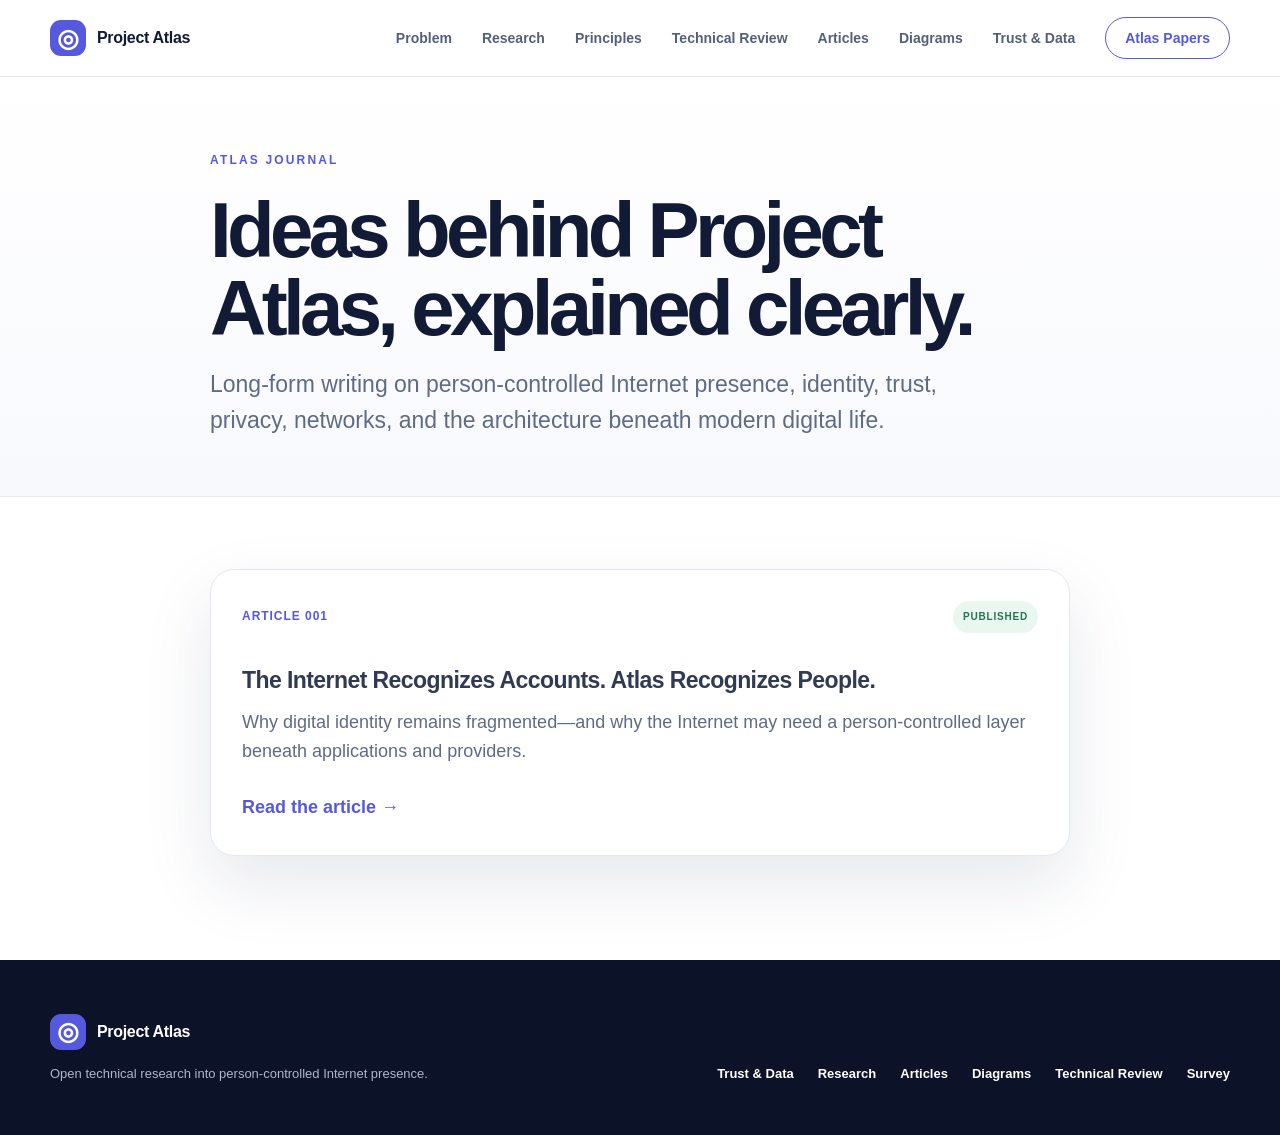
==== articles/index.html @ 2dc98c0e "Initial public site: Project Atlas research + trust disclosure" ====
<!doctype html><html lang="en"><head><meta charset="utf-8"><meta name="viewport" content="width=device-width,initial-scale=1"><meta name="description" content="Articles from the Project Atlas open research initiative."><title>Atlas Journal — Project Atlas</title><link rel="stylesheet" href="../style.css"></head><body><header class="site-header"><div class="container nav-wrap"><a class="brand" href="../"><span class="brand-mark">◎</span><span>Project Atlas</span></a><button class="menu-toggle" aria-expanded="false" aria-controls="site-nav">Menu</button><nav id="site-nav" class="site-nav"><a href="../#problem">Problem</a><a href="../#research">Research</a><a href="../#principles">Principles</a><a href="../#review">Technical Review</a><a href="../articles/">Articles</a><a href="../diagrams/">Diagrams</a><a href="../trust.html">Trust &amp; Data</a><a class="nav-button" href="../research/">Atlas Papers</a></nav></div></header><main><section class="article-hero"><div class="article-shell"><p class="eyebrow">Atlas Journal</p><h1 class="article-title">Ideas behind Project Atlas, explained clearly.</h1><p class="article-deck">Long-form writing on person-controlled Internet presence, identity, trust, privacy, networks, and the architecture beneath modern digital life.</p></div></section><section class="article-body"><div class="article-shell"><div class="article-list"><article class="publication featured"><div class="status-row"><span class="paper-number">Article 001</span><span class="status published">Published</span></div><h3>The Internet Recognizes Accounts. Atlas Recognizes People.</h3><p>Why digital identity remains fragmented—and why the Internet may need a person-controlled layer beneath applications and providers.</p><a class="card-link" href="the-internet-recognizes-accounts.html">Read the article →</a></article></div></div></section></main><footer class="site-footer"><div class="container footer-grid"><div><a class="brand footer-brand" href="../"><span class="brand-mark">◎</span><span>Project Atlas</span></a><p>Open technical research into person-controlled Internet presence.</p></div><div class="footer-links"><a href="../trust.html">Trust &amp; Data</a><a href="../research/">Research</a><a href="../articles/">Articles</a><a href="../diagrams/">Diagrams</a><a href="../review.html">Technical Review</a><a href="../survey-setup.html">Survey</a></div></div></footer><script src="../assets/js/site.js"></script></body></html>
---- style.css ----
:root {
  --ink: #121b35;
  --muted: #5f6b85;
  --line: #e4e8f2;
  --surface: #f6f7fb;
  --white: #ffffff;
  --accent: #5659dd;
  --accent-dark: #4548c4;
  --accent-soft: #eef0ff;
  --dark: #111831;
  --max: 1180px;
  --radius: 24px;
  --shadow: 0 28px 70px rgba(34, 42, 91, 0.11);
}

* {
  box-sizing: border-box;
}

html {
  scroll-behavior: smooth;
}

body {
  margin: 0;
  color: var(--ink);
  background: var(--surface);
  font-family: Inter, ui-sans-serif, -apple-system, BlinkMacSystemFont, "Segoe UI",
    Helvetica, Arial, sans-serif;
  -webkit-font-smoothing: antialiased;
}

a {
  color: inherit;
  text-decoration: none;
}

.container {
  width: min(calc(100% - 40px), var(--max));
  margin: 0 auto;
}

.site-header {
  position: sticky;
  top: 0;
  z-index: 50;
  background: rgba(255, 255, 255, 0.92);
  border-bottom: 1px solid var(--line);
  backdrop-filter: blur(16px);
}

.nav-wrap {
  min-height: 76px;
  display: flex;
  align-items: center;
  justify-content: space-between;
  gap: 24px;
}

.brand {
  display: inline-flex;
  align-items: center;
  gap: 11px;
  font-weight: 800;
  letter-spacing: -0.02em;
}

.brand-mark {
  width: 36px;
  height: 36px;
  display: grid;
  place-items: center;
  color: var(--white);
  background: var(--accent);
  border-radius: 11px;
  font-size: 25px;
  line-height: 1;
}

.site-nav {
  display: flex;
  align-items: center;
  gap: 30px;
  color: #53607a;
  font-size: 14px;
  font-weight: 700;
}

.site-nav a:hover,
.footer-links a:hover,
.text-link:hover,
.card-link:hover {
  color: var(--accent);
}

.nav-button {
  padding: 12px 19px;
  color: var(--accent) !important;
  border: 1px solid var(--accent);
  border-radius: 999px;
}

.menu-toggle {
  display: none;
}

.hero {
  position: relative;
  overflow: hidden;
  padding: 92px 0 98px;
  background:
    radial-gradient(circle at 82% 25%, rgba(86, 89, 221, 0.12), transparent 31%),
    linear-gradient(180deg, #fff 0%, #f8f9fd 100%);
}

.hero::after {
  content: "";
  position: absolute;
  width: 480px;
  height: 480px;
  right: -210px;
  bottom: -260px;
  border: 1px solid rgba(86, 89, 221, 0.18);
  border-radius: 50%;
}

.hero-grid {
  display: grid;
  grid-template-columns: 1.04fr 0.96fr;
  align-items: center;
  gap: 76px;
}

.eyebrow {
  margin: 0 0 24px;
  color: var(--accent);
  font-size: 12px;
  font-weight: 850;
  letter-spacing: 0.18em;
  text-transform: uppercase;
}

h1,
h2,
h3,
p {
  margin-top: 0;
}

h1 {
  max-width: 760px;
  margin-bottom: 24px;
  font-size: clamp(52px, 6.2vw, 88px);
  line-height: 0.99;
  letter-spacing: -0.065em;
}

h1 span {
  display: block;
  color: var(--accent);
}

h2 {
  margin-bottom: 22px;
  font-size: clamp(36px, 4vw, 56px);
  line-height: 1.04;
  letter-spacing: -0.045em;
}

h3 {
  margin-bottom: 13px;
  font-size: 23px;
  line-height: 1.18;
  letter-spacing: -0.025em;
}

.hero-intro {
  max-width: 710px;
  margin-bottom: 30px;
  color: var(--muted);
  font-size: 20px;
  line-height: 1.65;
}

.hero-actions,
.review-actions {
  display: flex;
  flex-wrap: wrap;
  gap: 13px;
}

.button {
  display: inline-flex;
  align-items: center;
  justify-content: center;
  min-height: 50px;
  padding: 0 22px;
  border: 1px solid transparent;
  border-radius: 999px;
  font-size: 14px;
  font-weight: 800;
  transition: transform 160ms ease, background 160ms ease;
}

.button:hover {
  transform: translateY(-2px);
}

.button-primary {
  color: var(--white);
  background: var(--accent);
}

.button-primary:hover {
  background: var(--accent-dark);
}

.button-secondary {
  color: var(--ink);
  background: var(--white);
  border-color: var(--line);
}

.microcopy {
  max-width: 690px;
  margin: 22px 0 0;
  color: #7a8499;
  font-size: 13px;
  line-height: 1.6;
}

.presence-card {
  position: relative;
  min-height: 490px;
  background: rgba(255, 255, 255, 0.84);
  border: 1px solid rgba(221, 225, 239, 0.95);
  border-radius: 30px;
  box-shadow: var(--shadow);
}

.orbit {
  position: absolute;
  inset: 50%;
  border: 1px solid rgba(86, 89, 221, 0.22);
  border-radius: 50%;
  transform: translate(-50%, -50%);
}

.orbit-outer {
  width: 78%;
  aspect-ratio: 1;
}

.orbit-inner {
  width: 49%;
  aspect-ratio: 1;
}

.presence-center {
  position: absolute;
  top: 50%;
  left: 50%;
  width: 120px;
  height: 120px;
  display: grid;
  place-items: center;
  color: var(--white);
  background: var(--accent);
  border: 17px solid var(--accent-soft);
  border-radius: 50%;
  transform: translate(-50%, -50%);
  font-size: 17px;
  font-weight: 900;
  text-transform: uppercase;
}

.node {
  position: absolute;
  padding: 9px 14px;
  color: #546079;
  background: var(--white);
  border: 1px solid #dce1ed;
  border-radius: 999px;
  box-shadow: 0 8px 20px rgba(30, 39, 79, 0.05);
  font-size: 12px;
  font-weight: 800;
  white-space: nowrap;
}

.node-bank {
  left: 5%;
  top: 10%;
}

.node-employer {
  right: -2%;
  top: 14%;
}

.node-network {
  right: -8%;
  top: 49%;
}

.node-government {
  right: 2%;
  bottom: 10%;
}

.node-platform {
  left: 0;
  bottom: 4%;
}

.diagram-caption {
  position: absolute;
  right: 36px;
  bottom: 25px;
  left: 36px;
  margin: 0;
  color: #7d869a;
  font-size: 12px;
  line-height: 1.5;
  text-align: center;
}

.section {
  padding: 104px 0;
}

.section-white {
  background: var(--white);
}

.split {
  display: grid;
  grid-template-columns: 0.9fr 1.1fr;
  gap: 100px;
}

.prose {
  color: var(--muted);
  font-size: 19px;
  line-height: 1.75;
}

.prose p:last-child {
  margin-bottom: 0;
}

.section-heading {
  display: flex;
  align-items: end;
  justify-content: space-between;
  gap: 30px;
  margin-bottom: 42px;
}

.section-heading h2,
.section-heading .eyebrow {
  margin-bottom: 0;
}

.text-link,
.card-link {
  color: var(--accent);
  font-weight: 800;
}

.publication-grid {
  display: grid;
  grid-template-columns: repeat(3, 1fr);
  gap: 20px;
}

.publication {
  padding: 31px;
  background: var(--white);
  border: 1px solid var(--line);
  border-radius: var(--radius);
}

.publication.featured {
  box-shadow: var(--shadow);
}

.publication p {
  color: var(--muted);
  line-height: 1.65;
}

.status-row {
  display: flex;
  justify-content: space-between;
  align-items: center;
  gap: 16px;
  margin-bottom: 34px;
}

.paper-number {
  color: var(--accent);
  font-size: 12px;
  font-weight: 850;
  letter-spacing: 0.08em;
  text-transform: uppercase;
}

.status {
  padding: 7px 10px;
  border-radius: 999px;
  font-size: 10px;
  font-weight: 850;
  letter-spacing: 0.08em;
  text-transform: uppercase;
}

.status.published {
  color: #267451;
  background: #e9f7f0;
}

.status.planned {
  color: #66718a;
  background: #eef0f5;
}

.section-dark {
  color: var(--white);
  background: var(--dark);
}

.section-heading.light .eyebrow {
  color: #a7a9ff;
}

.principle-grid {
  display: grid;
  grid-template-columns: repeat(4, 1fr);
  gap: 1px;
  overflow: hidden;
  border: 1px solid rgba(255, 255, 255, 0.11);
  border-radius: var(--radius);
  background: rgba(255, 255, 255, 0.11);
}

.principle-grid article {
  min-height: 278px;
  padding: 32px;
  background: var(--dark);
}

.principle-grid span {
  display: block;
  margin-bottom: 58px;
  color: #a7a9ff;
  font-size: 13px;
  font-weight: 850;
}

.principle-grid p {
  color: #aeb6cc;
  line-height: 1.65;
}

.section-review {
  background:
    radial-gradient(circle at 15% 65%, rgba(86, 89, 221, 0.13), transparent 27%),
    var(--white);
}

.review-grid {
  display: grid;
  grid-template-columns: 0.85fr 1.15fr;
  align-items: start;
  gap: 80px;
}

.review-lead {
  color: var(--accent);
  font-size: 24px;
  font-weight: 750;
}

.review-panel {
  padding: 38px;
  background: var(--surface);
  border: 1px solid var(--line);
  border-radius: var(--radius);
}

.review-panel > p {
  font-weight: 850;
}

.review-panel ul {
  margin: 0 0 30px;
  padding-left: 21px;
  color: var(--muted);
  line-height: 1.9;
}

.audience {
  padding-top: 60px;
  background: var(--white);
  border-top: 1px solid var(--line);
}

.audience-list {
  display: flex;
  flex-wrap: wrap;
  gap: 11px;
}

.audience-list span {
  padding: 11px 16px;
  color: #59657c;
  background: var(--surface);
  border: 1px solid var(--line);
  border-radius: 999px;
  font-size: 13px;
  font-weight: 750;
}

.site-footer {
  padding: 54px 0;
  color: #aeb6cc;
  background: #0c1227;
}

.footer-grid {
  display: flex;
  align-items: flex-end;
  justify-content: space-between;
  gap: 30px;
}

.footer-brand {
  color: var(--white);
}

.site-footer p {
  margin: 16px 0 0;
  font-size: 13px;
}

.footer-links {
  display: flex;
  gap: 24px;
  color: var(--white);
  font-size: 13px;
  font-weight: 750;
}

@media (max-width: 980px) {
  .hero-grid,
  .split,
  .review-grid {
    grid-template-columns: 1fr;
  }

  .hero-grid,
  .split,
  .review-grid {
    gap: 52px;
  }

  .presence-card {
    min-height: 440px;
  }

  .publication-grid {
    grid-template-columns: 1fr;
  }

  .principle-grid {
    grid-template-columns: 1fr 1fr;
  }
}

@media (max-width: 760px) {
  .container {
    width: min(calc(100% - 28px), var(--max));
  }

  .nav-wrap {
    min-height: 68px;
  }

  .menu-toggle {
    display: inline-flex;
    padding: 9px 13px;
    color: var(--ink);
    background: var(--white);
    border: 1px solid var(--line);
    border-radius: 10px;
    font: inherit;
    font-size: 13px;
    font-weight: 800;
  }

  .site-nav {
    position: absolute;
    top: 68px;
    right: 14px;
    left: 14px;
    display: none;
    align-items: stretch;
    padding: 18px;
    background: var(--white);
    border: 1px solid var(--line);
    border-radius: 18px;
    box-shadow: var(--shadow);
  }

  .site-nav.open {
    display: flex;
    flex-direction: column;
    gap: 8px;
  }

  .site-nav a {
    padding: 11px;
  }

  .hero {
    padding: 65px 0 74px;
  }

  h1 {
    font-size: clamp(47px, 15vw, 68px);
  }

  .hero-intro {
    font-size: 18px;
  }

  .presence-card {
    min-height: 390px;
  }

  .presence-center {
    width: 100px;
    height: 100px;
  }

  .node {
    padding: 7px 10px;
    font-size: 10px;
  }

  .section {
    padding: 76px 0;
  }

  .section-heading {
    align-items: flex-start;
    flex-direction: column;
  }

  .principle-grid {
    grid-template-columns: 1fr;
  }

  .principle-grid article {
    min-height: auto;
  }

  .principle-grid span {
    margin-bottom: 30px;
  }

  .footer-grid {
    align-items: flex-start;
    flex-direction: column;
  }
}


/* Atlas Paper and review pages */
.paper-hero {
  padding: 76px 0 58px;
  background: linear-gradient(180deg,#fff 0%,#f8f9fd 100%);
  border-bottom: 1px solid var(--line);
}
.paper-shell { width: min(calc(100% - 40px), 960px); margin: 0 auto; }
.paper-meta { display:flex; flex-wrap:wrap; gap:10px 20px; margin-bottom:24px; color:var(--muted); font-size:12px; font-weight:800; text-transform:uppercase; letter-spacing:.08em; }
.paper-title { max-width:900px; margin-bottom:20px; font-size:clamp(48px,7vw,78px); line-height:1; letter-spacing:-.06em; }
.paper-deck { max-width:760px; color:var(--muted); font-size:23px; line-height:1.55; }
.thesis-card { margin-top:42px; padding:28px 30px; background:var(--accent-soft); border:1px solid #dfe2ff; border-radius:20px; }
.thesis-label { display:block; margin-bottom:10px; color:var(--accent-dark); font-size:11px; font-weight:900; letter-spacing:.12em; text-transform:uppercase; }
.thesis-card p { margin:0; font-size:20px; line-height:1.6; font-weight:700; }
.paper-layout { width:min(calc(100% - 40px),1180px); margin:0 auto; display:grid; grid-template-columns:220px minmax(0,760px); gap:70px; justify-content:center; padding:72px 0 104px; }
.paper-toc { position:sticky; top:104px; align-self:start; display:grid; gap:10px; color:var(--muted); font-size:13px; line-height:1.4; }
.paper-toc strong { margin-bottom:8px; color:var(--ink); }
.paper-toc a:hover { color:var(--accent); }
.paper-body { color:#303a52; font-size:18px; line-height:1.82; }
.paper-body section { scroll-margin-top:100px; margin-bottom:78px; }
.paper-body h2 { margin-bottom:22px; color:var(--ink); font-size:42px; }
.paper-body h3 { margin-top:34px; color:var(--ink); }
.paper-body p { margin-bottom:24px; }
.paper-body ul,.paper-body ol { padding-left:24px; }
.paper-body li { margin-bottom:11px; }
.section-number { margin-bottom:10px !important; color:var(--accent); font-size:12px; font-weight:900; letter-spacing:.12em; }
.paper-body blockquote { margin:40px 0; padding:8px 0 8px 25px; border-left:4px solid var(--accent); color:var(--ink); font-size:25px; line-height:1.5; font-weight:750; }
.definition-grid,.principle-cards,.review-question-grid { display:grid; grid-template-columns:repeat(2,1fr); gap:16px; margin:32px 0; }
.definition-grid article,.principle-cards article,.review-question-grid article { padding:24px; background:var(--surface); border:1px solid var(--line); border-radius:18px; }
.definition-grid h3,.principle-cards h3,.review-question-grid h3 { margin-top:0; font-size:19px; }
.definition-grid p,.principle-cards p,.review-question-grid p { margin-bottom:0; color:var(--muted); font-size:15px; line-height:1.65; }
.review-question-grid span { color:var(--accent); font-size:12px; font-weight:900; }
.table-wrap { overflow-x:auto; margin:30px 0 14px; border:1px solid var(--line); border-radius:18px; }
.comparison-table { width:100%; min-width:760px; border-collapse:collapse; background:var(--white); font-size:14px; }
.comparison-table th,.comparison-table td { padding:15px 16px; border-bottom:1px solid var(--line); text-align:left; vertical-align:top; }
.comparison-table th { color:var(--ink); background:var(--surface); }
.comparison-table tr:last-child td { border-bottom:0; }
.table-note { color:var(--muted); font-size:13px; }
.question-list li { margin-bottom:18px; padding-left:8px; }
.review-cta { margin-top:36px; padding:30px; background:var(--surface); border:1px solid var(--line); border-radius:20px; }
.review-cta .button { margin:8px 8px 0 0; }
.paper-status { padding-top:30px; border-top:1px solid var(--line); color:var(--muted); font-size:13px; }
.review-template { overflow-x:auto; padding:24px; background:#111831; color:#edf0ff; border-radius:18px; font:14px/1.75 ui-monospace,SFMono-Regular,Menlo,Consolas,monospace; white-space:pre-wrap; }
@media (max-width:900px) {
  .paper-layout { grid-template-columns:1fr; gap:36px; }
  .paper-toc { position:static; padding:22px; background:var(--white); border:1px solid var(--line); border-radius:18px; }
}
@media (max-width:650px) {
  .paper-shell,.paper-layout { width:min(calc(100% - 28px),960px); }
  .definition-grid,.principle-cards,.review-question-grid { grid-template-columns:1fr; }
  .paper-body h2 { font-size:34px; }
  .paper-title { font-size:clamp(42px,13vw,60px); }
}

/* Atlas Journal and article pages */
.article-hero {
  padding: 76px 0 58px;
  background: linear-gradient(180deg, #ffffff 0%, #f8f9fd 100%);
  border-bottom: 1px solid var(--line);
}

.article-shell {
  width: min(calc(100% - 40px), 860px);
  margin: 0 auto;
}

.article-kicker {
  display: flex;
  flex-wrap: wrap;
  gap: 10px 20px;
  margin-bottom: 24px;
  color: var(--muted);
  font-size: 12px;
  font-weight: 800;
  letter-spacing: 0.08em;
  text-transform: uppercase;
}

.article-title {
  max-width: 900px;
  margin-bottom: 20px;
  font-size: clamp(48px, 7vw, 78px);
  line-height: 1;
  letter-spacing: -0.06em;
}

.article-deck {
  max-width: 760px;
  margin-bottom: 0;
  color: var(--muted);
  font-size: 23px;
  line-height: 1.55;
}

.article-body {
  padding: 72px 0 104px;
  background: var(--white);
  color: #303a52;
  font-size: 18px;
  line-height: 1.82;
}

.article-body p {
  margin-bottom: 24px;
}

.article-body h2 {
  margin-top: 58px;
  margin-bottom: 22px;
  color: var(--ink);
  font-size: 42px;
}

.article-body blockquote {
  margin: 40px 0;
  padding: 8px 0 8px 25px;
  border-left: 4px solid var(--accent);
  color: var(--ink);
  font-size: 25px;
  font-weight: 750;
  line-height: 1.5;
}

.article-list {
  display: grid;
  gap: 20px;
}

.article-list .publication {
  width: 100%;
}

.callout,
.article-next {
  margin: 38px 0;
  padding: 28px 30px;
  background: var(--accent-soft);
  border: 1px solid #dfe2ff;
  border-radius: 20px;
}

.callout strong {
  display: block;
  margin-bottom: 10px;
  color: var(--accent-dark);
}

.article-next {
  margin-top: 60px;
  background: var(--surface);
  border-color: var(--line);
}

.article-next h3 {
  font-size: 28px;
}

.article-next p {
  color: var(--muted);
}

@media (max-width: 650px) {
  .article-shell {
    width: min(calc(100% - 28px), 860px);
  }

  .article-title {
    font-size: clamp(42px, 13vw, 60px);
  }

  .article-deck {
    font-size: 20px;
  }

  .article-body {
    padding: 56px 0 78px;
  }

  .article-body h2 {
    font-size: 34px;
  }
}


/* Atlas diagram library and embedded technical drawings */
.diagram-library { padding: 72px 0 104px; background: var(--surface); }
.diagram-grid { display: grid; gap: 28px; }
.diagram-card { padding: 30px; background: var(--white); border: 1px solid var(--line); border-radius: var(--radius); box-shadow: 0 14px 38px rgba(34,42,91,.06); }
.diagram-card-head { display:flex; align-items:flex-start; justify-content:space-between; gap:24px; margin-bottom:22px; }
.diagram-card-head h2 { margin: 6px 0 0; font-size: clamp(27px,3vw,38px); }
.diagram-card > p { color:var(--muted); font-size:16px; line-height:1.65; }
.diagram-preview { display:block; overflow:hidden; margin-bottom:22px; background:#fff; border:1px solid var(--line); border-radius:18px; }
.diagram-preview img { display:block; width:100%; height:auto; }
.technical-figure { margin: 38px 0 54px; }
.technical-figure img { display:block; width:100%; height:auto; background:#fff; border:1px solid var(--line); border-radius:18px; }
.technical-figure figcaption { padding:14px 4px 0; color:var(--muted); font-size:14px; line-height:1.55; }
.figure-actions { display:flex; flex-wrap:wrap; gap:10px; margin-top:14px; }
@media (max-width:650px) { .diagram-card { padding:20px; } .diagram-card-head { flex-direction:column; } }
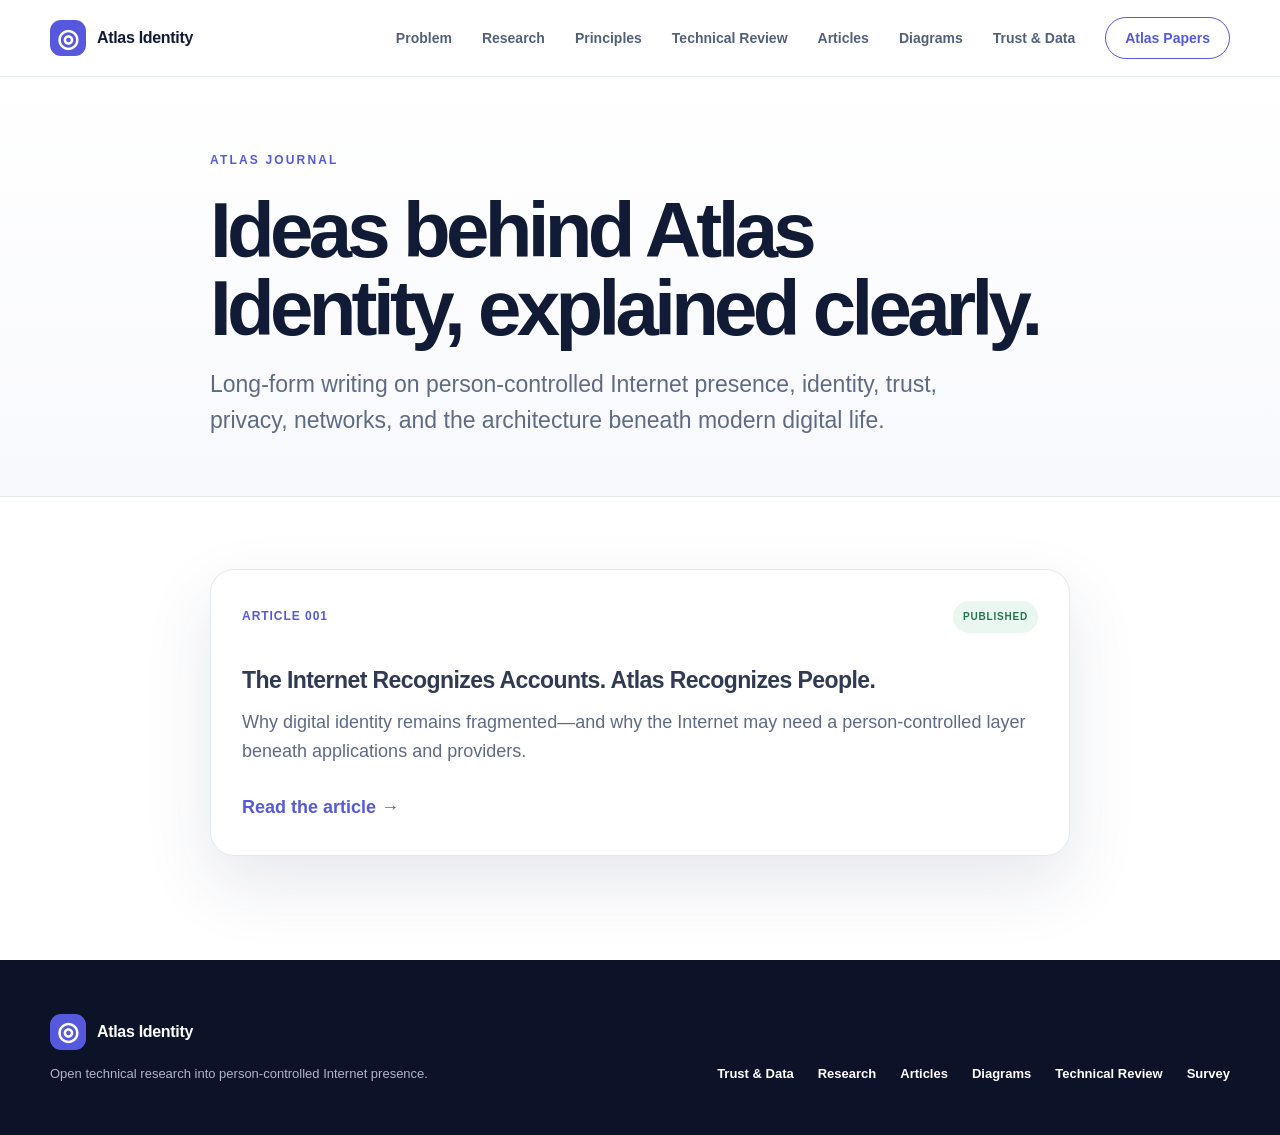
==== commit ec7be829: "Rebrand to Atlas Identity; link homepage to trust/data disclosure" ====
--- a/articles/index.html
+++ b/articles/index.html
@@ -1 +1 @@
-<!doctype html><html lang="en"><head><meta charset="utf-8"><meta name="viewport" content="width=device-width,initial-scale=1"><meta name="description" content="Articles from the Project Atlas open research initiative."><title>Atlas Journal — Project Atlas</title><link rel="stylesheet" href="../style.css"></head><body><header class="site-header"><div class="container nav-wrap"><a class="brand" href="../"><span class="brand-mark">◎</span><span>Project Atlas</span></a><button class="menu-toggle" aria-expanded="false" aria-controls="site-nav">Menu</button><nav id="site-nav" class="site-nav"><a href="../#problem">Problem</a><a href="../#research">Research</a><a href="../#principles">Principles</a><a href="../#review">Technical Review</a><a href="../articles/">Articles</a><a href="../diagrams/">Diagrams</a><a href="../trust.html">Trust &amp; Data</a><a class="nav-button" href="../research/">Atlas Papers</a></nav></div></header><main><section class="article-hero"><div class="article-shell"><p class="eyebrow">Atlas Journal</p><h1 class="article-title">Ideas behind Project Atlas, explained clearly.</h1><p class="article-deck">Long-form writing on person-controlled Internet presence, identity, trust, privacy, networks, and the architecture beneath modern digital life.</p></div></section><section class="article-body"><div class="article-shell"><div class="article-list"><article class="publication featured"><div class="status-row"><span class="paper-number">Article 001</span><span class="status published">Published</span></div><h3>The Internet Recognizes Accounts. Atlas Recognizes People.</h3><p>Why digital identity remains fragmented—and why the Internet may need a person-controlled layer beneath applications and providers.</p><a class="card-link" href="the-internet-recognizes-accounts.html">Read the article →</a></article></div></div></section></main><footer class="site-footer"><div class="container footer-grid"><div><a class="brand footer-brand" href="../"><span class="brand-mark">◎</span><span>Project Atlas</span></a><p>Open technical research into person-controlled Internet presence.</p></div><div class="footer-links"><a href="../trust.html">Trust &amp; Data</a><a href="../research/">Research</a><a href="../articles/">Articles</a><a href="../diagrams/">Diagrams</a><a href="../review.html">Technical Review</a><a href="../survey-setup.html">Survey</a></div></div></footer><script src="../assets/js/site.js"></script></body></html>
+<!doctype html><html lang="en"><head><meta charset="utf-8"><meta name="viewport" content="width=device-width,initial-scale=1"><meta name="description" content="Articles from the Atlas Identity open research initiative."><title>Atlas Journal — Atlas Identity</title><link rel="stylesheet" href="../style.css"></head><body><header class="site-header"><div class="container nav-wrap"><a class="brand" href="../"><span class="brand-mark">◎</span><span>Atlas Identity</span></a><button class="menu-toggle" aria-expanded="false" aria-controls="site-nav">Menu</button><nav id="site-nav" class="site-nav"><a href="../#problem">Problem</a><a href="../#research">Research</a><a href="../#principles">Principles</a><a href="../#review">Technical Review</a><a href="../articles/">Articles</a><a href="../diagrams/">Diagrams</a><a href="../trust.html">Trust &amp; Data</a><a class="nav-button" href="../research/">Atlas Papers</a></nav></div></header><main><section class="article-hero"><div class="article-shell"><p class="eyebrow">Atlas Journal</p><h1 class="article-title">Ideas behind Atlas Identity, explained clearly.</h1><p class="article-deck">Long-form writing on person-controlled Internet presence, identity, trust, privacy, networks, and the architecture beneath modern digital life.</p></div></section><section class="article-body"><div class="article-shell"><div class="article-list"><article class="publication featured"><div class="status-row"><span class="paper-number">Article 001</span><span class="status published">Published</span></div><h3>The Internet Recognizes Accounts. Atlas Recognizes People.</h3><p>Why digital identity remains fragmented—and why the Internet may need a person-controlled layer beneath applications and providers.</p><a class="card-link" href="the-internet-recognizes-accounts.html">Read the article →</a></article></div></div></section></main><footer class="site-footer"><div class="container footer-grid"><div><a class="brand footer-brand" href="../"><span class="brand-mark">◎</span><span>Atlas Identity</span></a><p>Open technical research into person-controlled Internet presence.</p></div><div class="footer-links"><a href="../trust.html">Trust &amp; Data</a><a href="../research/">Research</a><a href="../articles/">Articles</a><a href="../diagrams/">Diagrams</a><a href="../review.html">Technical Review</a><a href="../survey-setup.html">Survey</a></div></div></footer><script src="../assets/js/site.js"></script></body></html>
